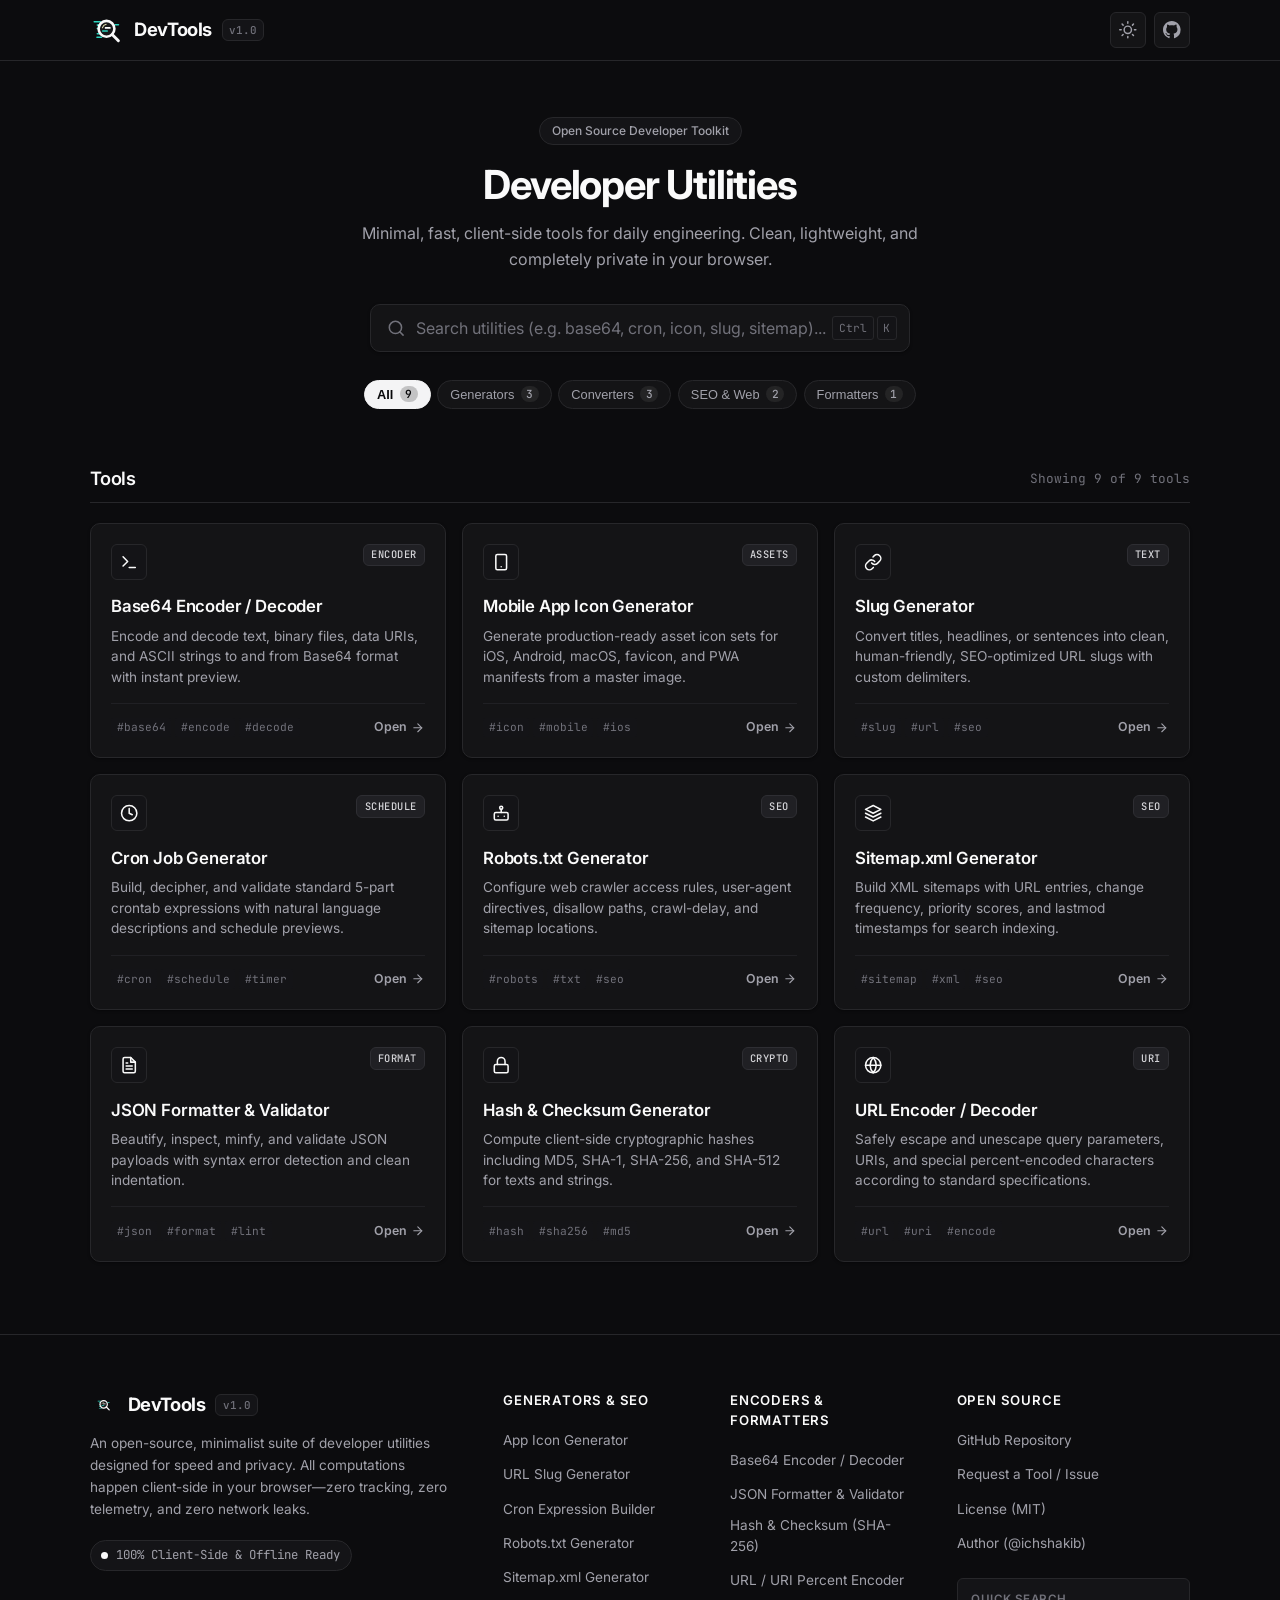
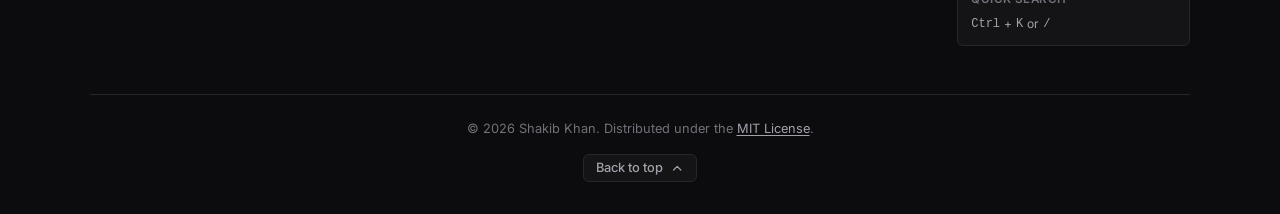
==== index.html @ 284130fe "feat: add SEO metadata, structured data, and favicon assets for improved discoverability" ====
<!DOCTYPE html>
<html lang="en">
<head>
  <meta charset="UTF-8">
  <meta name="viewport" content="width=device-width, initial-scale=1.0">
  <title>DevTools - Essential Developer Utility Suite</title>
  <meta name="description" content="Minimal, privacy-focused developer utilities: Base64 encoder/decoder, mobile app icon generator, slug generator, cron job builder, robots.txt, and sitemap generator. 100% client-side.">
  <meta name="keywords" content="developer tools, devtools, base64 encoder, base64 decoder, app icon generator, slug generator, cron job generator, robots.txt generator, sitemap generator, web developer utilities, client side tools">
  <meta name="author" content="Shakib Khan">
  <meta name="robots" content="index, follow">
  <link rel="canonical" href="https://ichshakib.github.io/devtools/">

  <!-- Theme Color for Mobile Browsers -->
  <meta name="theme-color" content="#0c0c0e" media="(prefers-color-scheme: dark)">
  <meta name="theme-color" content="#fafafa" media="(prefers-color-scheme: light)">

  <!-- Open Graph / Facebook -->
  <meta property="og:type" content="website">
  <meta property="og:url" content="https://ichshakib.github.io/devtools/">
  <meta property="og:site_name" content="DevTools">
  <meta property="og:title" content="DevTools - Essential Developer Utility Suite">
  <meta property="og:description" content="Minimal, privacy-focused developer utilities: Base64 encoder/decoder, mobile app icon generator, slug generator, cron job builder, robots.txt, and sitemap generator. 100% client-side.">
  <meta property="og:image" content="android-chrome-512x512.png">

  <!-- Twitter Card -->
  <meta name="twitter:card" content="summary">
  <meta name="twitter:url" content="https://ichshakib.github.io/devtools/">
  <meta name="twitter:title" content="DevTools - Essential Developer Utility Suite">
  <meta name="twitter:description" content="Minimal, privacy-focused developer utilities: Base64 encoder/decoder, mobile app icon generator, slug generator, cron job builder, robots.txt, and sitemap generator. 100% client-side.">
  <meta name="twitter:image" content="android-chrome-512x512.png">
  <meta name="twitter:creator" content="@ichshakib">

  <!-- Favicon & App Icons from favicon_io -->
  <link rel="apple-touch-icon" sizes="180x180" href="apple-touch-icon.png">
  <link rel="icon" type="image/png" sizes="32x32" href="favicon-32x32.png">
  <link rel="icon" type="image/png" sizes="16x16" href="favicon-16x16.png">
  <link rel="shortcut icon" href="favicon.ico">
  <link rel="manifest" href="site.webmanifest">

  <!-- Fonts & Stylesheet -->
  <link rel="preconnect" href="https://fonts.googleapis.com">
  <link rel="preconnect" href="https://fonts.gstatic.com" crossorigin>
  <link href="https://fonts.googleapis.com/css2?family=Inter:wght@400;500;600;700&family=JetBrains+Mono:wght@400;500&display=swap" rel="stylesheet">
  <link rel="stylesheet" href="style.css">

  <!-- Structured Data / JSON-LD for SEO -->
  <script type="application/ld+json">
  {
    "@context": "https://schema.org",
    "@type": "WebApplication",
    "name": "DevTools",
    "url": "https://ichshakib.github.io/devtools/",
    "applicationCategory": "DeveloperApplication",
    "operatingSystem": "All",
    "browserRequirements": "Requires JavaScript",
    "offers": {
      "@type": "Offer",
      "price": "0",
      "priceCurrency": "USD"
    },
    "description": "Minimal, fast, client-side utilities for daily engineering. Base64 encoder/decoder, mobile icon generator, slug generator, cron job builder, robots.txt and sitemap generator.",
    "author": {
      "@type": "Person",
      "name": "Shakib Khan",
      "url": "https://github.com/ichshakib"
    }
  }
  </script>
</head>
<body>
  <!-- Main Navigation -->
  <header class="site-header">
    <div class="container header-inner">
      <a href="#" class="brand" aria-label="DevTools Home">
        <div class="brand-icon" aria-hidden="true">
          <svg viewBox="0 0 100 100" fill="none" xmlns="http://www.w3.org/2000/svg">
            <rect class="logo-accent" x="10" y="23" width="22" height="4.5" rx="2.25"/>
            <rect class="logo-accent" x="19" y="33" width="12" height="4.5" rx="2.25"/>
            <rect class="logo-accent" x="19" y="43" width="6" height="4.5" rx="2.25"/>
            <rect class="logo-accent" x="19" y="58" width="16" height="4.5" rx="2.25"/>
            <rect class="logo-accent" x="18" y="68" width="18" height="4.5" rx="2.25"/>
            <rect class="logo-accent" x="71" y="32" width="14" height="4.5" rx="2.25"/>
            <circle class="logo-glass" cx="48" cy="46" r="23"/>
            <path class="logo-refl" d="M 36 43 A 15 15 0 0 1 47 33" stroke-width="3" stroke-linecap="round" opacity="0.9"/>
            <rect class="logo-main" x="43" y="41" width="17" height="4.5" rx="1.5"/>
            <rect class="logo-accent" x="35" y="50" width="17" height="4.5" rx="1.5"/>
            <circle class="logo-rim" cx="48" cy="46" r="23" stroke-width="7.5"/>
            <path class="logo-rim" d="M 64.5 62.5 L 82.5 80.5" stroke-width="8.5" stroke-linecap="round"/>
          </svg>
        </div>
        <span class="brand-name">DevTools</span>
        <span class="brand-badge">v1.0</span>
      </a>

      <div class="header-actions">
        <button id="theme-toggle" class="icon-button" aria-label="Toggle theme" title="Toggle dark/light mode">
          <!-- Sun icon -->
          <svg class="sun-icon" viewBox="0 0 24 24" fill="none" stroke="currentColor" stroke-width="2" stroke-linecap="round" stroke-linejoin="round">
            <circle cx="12" cy="12" r="5"></circle>
            <line x1="12" y1="1" x2="12" y2="3"></line>
            <line x1="12" y1="21" x2="12" y2="23"></line>
            <line x1="4.22" y1="4.22" x2="5.64" y2="5.64"></line>
            <line x1="18.36" y1="18.36" x2="19.78" y2="19.78"></line>
            <line x1="1" y1="12" x2="3" y2="12"></line>
            <line x1="21" y1="12" x2="23" y2="12"></line>
            <line x1="4.22" y1="19.78" x2="5.64" y2="18.36"></line>
            <line x1="18.36" y1="5.64" x2="19.78" y2="4.22"></line>
          </svg>
          <!-- Moon icon -->
          <svg class="moon-icon" viewBox="0 0 24 24" fill="none" stroke="currentColor" stroke-width="2" stroke-linecap="round" stroke-linejoin="round">
            <path d="M21 12.79A9 9 0 1 1 11.21 3 7 7 0 0 0 21 12.79z"></path>
          </svg>
        </button>

        <a href="https://github.com/ichshakib/devtools" target="_blank" rel="noopener noreferrer" class="icon-button github-link" aria-label="GitHub Repository" title="GitHub Repository">
          <svg viewBox="0 0 24 24" fill="currentColor">
            <path d="M12 0C5.37 0 0 5.37 0 12c0 5.31 3.435 9.795 8.205 11.385.6.105.825-.255.825-.57 0-.285-.015-1.23-.015-2.235-3.015.555-3.795-.735-4.035-1.41-.135-.345-.72-1.41-1.23-1.695-.42-.225-1.02-.78-.015-.795.945-.015 1.62.87 1.845 1.23 1.08 1.815 2.805 1.305 3.495.99.105-.78.42-1.305.765-1.605-2.67-.3-5.46-1.335-5.46-5.925 0-1.305.465-2.385 1.23-3.225-.12-.3-.54-1.53.12-3.18 0 0 1.005-.315 3.3 1.23.96-.27 1.98-.405 3-.405s2.04.135 3 .405c2.295-1.56 3.3-1.23 3.3-1.23.66 1.65.24 2.88.12 3.18.765.84 1.23 1.905 1.23 3.225 0 4.605-2.805 5.625-5.475 5.925.435.375.81 1.095.81 2.22 0 1.605-.015 2.895-.015 3.3 0 .315.225.69.825.57A12.02 12.02 0 0 0 24 12c0-6.63-5.37-12-12-12z"/>
          </svg>
        </a>
      </div>
    </div>
  </header>

  <!-- Hero Section -->
  <main class="main-content">
    <section class="hero-section">
      <div class="container hero-container">
        <div class="hero-badge">
          <span>Open Source Developer Toolkit</span>
        </div>
        <h1 class="hero-title">Developer Utilities</h1>
        <p class="hero-subtitle">Minimal, fast, client-side tools for daily engineering. Clean, lightweight, and completely private in your browser.</p>

        <!-- Search Box -->
        <div class="search-wrapper">
          <div class="search-box">
            <svg class="search-icon" viewBox="0 0 24 24" fill="none" stroke="currentColor" stroke-width="2" stroke-linecap="round" stroke-linejoin="round">
              <circle cx="11" cy="11" r="8"></circle>
              <line x1="21" y1="21" x2="16.65" y2="16.65"></line>
            </svg>
            <input type="text" id="tool-search" placeholder="Search utilities (e.g. base64, cron, icon, slug, sitemap)..." autocomplete="off" spellcheck="false">
            <button id="search-clear" class="search-clear" aria-label="Clear search" style="display: none;">
              <svg viewBox="0 0 24 24" fill="none" stroke="currentColor" stroke-width="2">
                <line x1="18" y1="6" x2="6" y2="18"></line>
                <line x1="6" y1="6" x2="18" y2="18"></line>
              </svg>
            </button>
            <div class="search-shortcut">
              <kbd class="kbd-key">Ctrl</kbd>
              <kbd class="kbd-key">K</kbd>
            </div>
          </div>
        </div>

        <!-- Filter Categories -->
        <div class="category-filters" role="tablist" aria-label="Tool categories">
          <button class="filter-pill active" data-category="all" role="tab" aria-selected="true">
            <span>All</span>
            <span class="filter-count" id="count-all">0</span>
          </button>
          <button class="filter-pill" data-category="generators" role="tab" aria-selected="false">
            <span>Generators</span>
            <span class="filter-count" id="count-generators">0</span>
          </button>
          <button class="filter-pill" data-category="converters" role="tab" aria-selected="false">
            <span>Converters</span>
            <span class="filter-count" id="count-converters">0</span>
          </button>
          <button class="filter-pill" data-category="seo" role="tab" aria-selected="false">
            <span>SEO & Web</span>
            <span class="filter-count" id="count-seo">0</span>
          </button>
          <button class="filter-pill" data-category="formatters" role="tab" aria-selected="false">
            <span>Formatters</span>
            <span class="filter-count" id="count-formatters">0</span>
          </button>
        </div>
      </div>
    </section>

    <!-- Tools Grid Section -->
    <section class="tools-section">
      <div class="container">
        <div class="section-meta">
          <h2 class="section-heading" id="tools-heading">Tools</h2>
          <span class="results-stats" id="results-stats">Showing 9 tools</span>
        </div>

        <!-- Card Grid Container -->
        <div class="tools-grid" id="tools-grid">
          <!-- Dynamically populated by app.js -->
        </div>

        <!-- Empty State Container -->
        <div class="empty-state" id="empty-state" style="display: none;">
          <div class="empty-icon">
            <svg viewBox="0 0 24 24" fill="none" stroke="currentColor" stroke-width="1.5">
              <circle cx="11" cy="11" r="8"></circle>
              <line x1="21" y1="21" x2="16.65" y2="16.65"></line>
              <line x1="8" y1="11" x2="14" y2="11"></line>
            </svg>
          </div>
          <h3>No tools found</h3>
          <p id="empty-message">No utilities matched your query.</p>
          <button class="btn btn-secondary" id="reset-filter-btn">Reset search & filters</button>
        </div>
      </div>
    </section>
  </main>

  <!-- Notification Toast -->
  <div class="toast" id="toast" role="alert" aria-live="polite">
    <div class="toast-content">
      <span class="toast-indicator"></span>
      <div class="toast-body">
        <strong id="toast-title">Tool Selected</strong>
        <p id="toast-message">Opening tool...</p>
      </div>
    </div>
    <button class="toast-close" id="toast-close" aria-label="Dismiss notification">&times;</button>
  </div>

  <!-- Detailed Footer -->
  <footer class="site-footer">
    <div class="container footer-content">
      <div class="footer-grid">
        <!-- Col 1: Brand & Local-First Philosophy -->
        <div class="footer-col footer-about">
          <div class="footer-brand">
            <div class="brand-icon small" aria-hidden="true">
              <svg viewBox="0 0 100 100" fill="none" xmlns="http://www.w3.org/2000/svg">
                <rect class="logo-accent" x="10" y="23" width="22" height="4.5" rx="2.25"/>
                <rect class="logo-accent" x="19" y="33" width="12" height="4.5" rx="2.25"/>
                <rect class="logo-accent" x="19" y="43" width="6" height="4.5" rx="2.25"/>
                <rect class="logo-accent" x="19" y="58" width="16" height="4.5" rx="2.25"/>
                <rect class="logo-accent" x="18" y="68" width="18" height="4.5" rx="2.25"/>
                <rect class="logo-accent" x="71" y="32" width="14" height="4.5" rx="2.25"/>
                <circle class="logo-glass" cx="48" cy="46" r="23"/>
                <path class="logo-refl" d="M 36 43 A 15 15 0 0 1 47 33" stroke-width="3" stroke-linecap="round" opacity="0.9"/>
                <rect class="logo-main" x="43" y="41" width="17" height="4.5" rx="1.5"/>
                <rect class="logo-accent" x="35" y="50" width="17" height="4.5" rx="1.5"/>
                <circle class="logo-rim" cx="48" cy="46" r="23" stroke-width="7.5"/>
                <path class="logo-rim" d="M 64.5 62.5 L 82.5 80.5" stroke-width="8.5" stroke-linecap="round"/>
              </svg>
            </div>
            <span class="brand-name">DevTools</span>
            <span class="brand-badge">v1.0</span>
          </div>
          <p class="footer-bio">
            An open-source, minimalist suite of developer utilities designed for speed and privacy. All computations happen client-side in your browser—zero tracking, zero telemetry, and zero network leaks.
          </p>
          <div class="footer-status">
            <span class="status-indicator"></span>
            <span>100% Client-Side & Offline Ready</span>
          </div>
        </div>

        <!-- Col 2: Featured Utilities (Generators & SEO) -->
        <div class="footer-col">
          <h4 class="footer-heading">Generators & SEO</h4>
          <ul class="footer-links">
            <li><a href="#" data-footer-tool="mobile-icon-generator">App Icon Generator</a></li>
            <li><a href="#" data-footer-tool="slug-generator">URL Slug Generator</a></li>
            <li><a href="#" data-footer-tool="cron-job-generator">Cron Expression Builder</a></li>
            <li><a href="#" data-footer-tool="robots-txt-generator">Robots.txt Generator</a></li>
            <li><a href="#" data-footer-tool="sitemap-xml-generator">Sitemap.xml Generator</a></li>
          </ul>
        </div>

        <!-- Col 3: Encoders & Data -->
        <div class="footer-col">
          <h4 class="footer-heading">Encoders & Formatters</h4>
          <ul class="footer-links">
            <li><a href="#" data-footer-tool="base64-converter">Base64 Encoder / Decoder</a></li>
            <li><a href="#" data-footer-tool="json-formatter">JSON Formatter & Validator</a></li>
            <li><a href="#" data-footer-tool="hash-generator">Hash & Checksum (SHA-256)</a></li>
            <li><a href="#" data-footer-tool="url-encoder">URL / URI Percent Encoder</a></li>
          </ul>
        </div>

        <!-- Col 4: Open Source & Shortcuts -->
        <div class="footer-col">
          <h4 class="footer-heading">Open Source</h4>
          <ul class="footer-links">
            <li><a href="https://github.com/ichshakib/devtools" target="_blank" rel="noopener noreferrer">GitHub Repository</a></li>
            <li><a href="https://github.com/ichshakib/devtools/issues" target="_blank" rel="noopener noreferrer">Request a Tool / Issue</a></li>
            <li><a href="https://github.com/ichshakib/devtools/blob/main/LICENSE" target="_blank" rel="noopener noreferrer">License (MIT)</a></li>
            <li><a href="https://github.com/ichshakib" target="_blank" rel="noopener noreferrer">Author (@ichshakib)</a></li>
          </ul>
          
          <div class="footer-keymap">
            <span class="keymap-label">Quick Search</span>
            <div class="keymap-keys">
              <kbd class="kbd-inline">Ctrl</kbd> + <kbd class="kbd-inline">K</kbd> or <kbd class="kbd-inline">/</kbd>
            </div>
          </div>
        </div>
      </div>

      <!-- Bottom Sub-Footer Bar -->
      <div class="footer-bottom">
        <div class="footer-bottom-left">
          <span>&copy; 2026 Shakib Khan. Distributed under the <a href="LICENSE">MIT License</a>.</span>
        </div>
        <div class="footer-bottom-right">
          <button id="back-to-top" class="back-to-top-btn" aria-label="Scroll to top of page">
            <span>Back to top</span>
            <svg viewBox="0 0 24 24" fill="none" stroke="currentColor" stroke-width="2" stroke-linecap="round" stroke-linejoin="round">
              <polyline points="18 15 12 9 6 15"></polyline>
            </svg>
          </button>
        </div>
      </div>
    </div>
  </footer>

  <script src="app.js"></script>
</body>
</html>
---- style.css ----
/* ==========================================================================
   DevTools Stylesheet - Minimalist Monochrome Developer Utilities
   No blue/indigo colors, clean borders, crisp typography, distraction-free
   Fully responsive across all screen sizes (mobile, tablet, desktop)
   ========================================================================== */

:root {
  /* Dark Mode (Default) - Pure Minimalist Palette */
  --bg-primary: #0c0c0e;
  --bg-secondary: #141417;
  --bg-surface: #18181b;
  --bg-surface-hover: #222226;
  --bg-card: #141416;
  --bg-card-hover: #1b1b1f;
  
  --border-color: #27272a;
  --border-subtle: #202024;
  --border-hover: #52525b;
  --border-focus: #a1a1aa;
  
  --text-primary: #fafafa;
  --text-secondary: #a1a1aa;
  --text-muted: #71717a;
  
  --badge-bg: #202024;
  --badge-text: #d4d4d8;
  --badge-border: #2e2e33;

  --btn-active-bg: #f4f4f5;
  --btn-active-text: #09090b;

  --scrollbar-thumb: #27272a;
  --scrollbar-thumb-hover: #3f3f46;
  --scrollbar-track: transparent;

  --shadow-card: 0 1px 3px rgba(0, 0, 0, 0.4);
  --shadow-hover: 0 4px 12px rgba(0, 0, 0, 0.5);
  
  --radius-sm: 6px;
  --radius-md: 10px;
  --radius-lg: 14px;
  --radius-full: 9999px;
  
  --font-sans: 'Inter', -apple-system, BlinkMacSystemFont, 'Segoe UI', Roboto, sans-serif;
  --font-mono: 'JetBrains Mono', 'Fira Code', monospace;
  
  --logo-rim: #fafafa;
  --logo-glass: rgba(255, 255, 255, 0.05);
  --logo-accent: #2dd4bf;
  --logo-main: #ffffff;
  --logo-refl: #fef9c3;

  --transition: 0.15s ease;
}

/* Light Mode - Pure Minimalist Palette */
[data-theme="light"] {
  --bg-primary: #fafafa;
  --bg-secondary: #f4f4f5;
  --bg-surface: #ffffff;
  --bg-surface-hover: #f4f4f5;
  --bg-card: #ffffff;
  --bg-card-hover: #fafafa;
  
  --border-color: #e4e4e7;
  --border-subtle: #f0f0f2;
  --border-hover: #a1a1aa;
  --border-focus: #18181b;
  
  --text-primary: #09090b;
  --text-secondary: #52525b;
  --text-muted: #a1a1aa;
  
  --badge-bg: #f4f4f5;
  --badge-text: #3f3f46;
  --badge-border: #e4e4e7;

  --btn-active-bg: #09090b;
  --btn-active-text: #fafafa;

  --scrollbar-thumb: #d4d4d8;
  --scrollbar-thumb-hover: #a1a1aa;
  --scrollbar-track: transparent;

  --logo-rim: #18181b;
  --logo-glass: rgba(0, 0, 0, 0.04);
  --logo-accent: #0d9488;
  --logo-main: #18181b;
  --logo-refl: #ca8a04;

  --shadow-card: 0 1px 3px rgba(0, 0, 0, 0.04);
  --shadow-hover: 0 4px 12px rgba(0, 0, 0, 0.08);
}

/* Base Reset */
*, *::before, *::after {
  box-sizing: border-box;
  margin: 0;
  padding: 0;
}

/* Minimalist Scrollbar UI (Firefox & Standard) */
* {
  scrollbar-width: thin;
  scrollbar-color: var(--scrollbar-thumb) var(--scrollbar-track);
}

/* Minimalist Scrollbar UI (Webkit: Chrome, Safari, Edge) */
::-webkit-scrollbar {
  width: 6px;
  height: 6px;
}

::-webkit-scrollbar-track {
  background: var(--scrollbar-track);
}

::-webkit-scrollbar-thumb {
  background-color: var(--scrollbar-thumb);
  border-radius: var(--radius-full);
  transition: background-color var(--transition);
}

::-webkit-scrollbar-thumb:hover {
  background-color: var(--scrollbar-thumb-hover);
}

::-webkit-scrollbar-corner {
  background: transparent;
}

html {
  font-size: 16px;
  scroll-behavior: smooth;
  overflow-x: hidden;
  max-width: 100%;
}

body {
  font-family: var(--font-sans);
  background-color: var(--bg-primary);
  color: var(--text-primary);
  min-height: 100vh;
  line-height: 1.5;
  -webkit-font-smoothing: antialiased;
  -moz-osx-font-smoothing: grayscale;
  overflow-x: hidden;
  max-width: 100%;
  transition: background-color var(--transition), color var(--transition);
}

.container {
  width: 100%;
  max-width: 1140px;
  margin: 0 auto;
  padding: 0 1.25rem;
}

/* Header */
.site-header {
  position: sticky;
  top: 0;
  z-index: 50;
  background: var(--bg-primary);
  border-bottom: 1px solid var(--border-color);
  transition: background var(--transition), border-color var(--transition);
}

.header-inner {
  height: 3.75rem;
  display: flex;
  align-items: center;
  justify-content: space-between;
  gap: 0.75rem;
}

.brand {
  display: flex;
  align-items: center;
  gap: 0.6rem;
  text-decoration: none;
  color: var(--text-primary);
  min-width: 0;
}

.brand-icon {
  width: 2.15rem;
  height: 2.15rem;
  flex-shrink: 0;
  display: flex;
  align-items: center;
  justify-content: center;
  background: transparent;
}

.brand-icon.small {
  width: 1.85rem;
  height: 1.85rem;
}

.brand-icon svg {
  width: 100%;
  height: 100%;
  display: block;
}

.logo-rim {
  stroke: var(--logo-rim);
  transition: stroke var(--transition);
}

.logo-glass {
  fill: var(--logo-glass);
  transition: fill var(--transition);
}

.logo-accent {
  fill: var(--logo-accent);
  transition: fill var(--transition);
}

.logo-main {
  fill: var(--logo-main);
  transition: fill var(--transition);
}

.logo-refl {
  stroke: var(--logo-refl);
  transition: stroke var(--transition);
}

.brand-name {
  font-size: 1.15rem;
  font-weight: 700;
  letter-spacing: -0.02em;
  white-space: nowrap;
}

.brand-badge {
  font-size: 0.68rem;
  font-family: var(--font-mono);
  font-weight: 500;
  background: var(--bg-secondary);
  color: var(--text-muted);
  padding: 0.1rem 0.4rem;
  border-radius: var(--radius-sm);
  border: 1px solid var(--border-color);
  white-space: nowrap;
}

.header-actions {
  display: flex;
  align-items: center;
  gap: 0.5rem;
  flex-shrink: 0;
}

.icon-button {
  width: 2.25rem;
  height: 2.25rem;
  border-radius: var(--radius-sm);
  border: 1px solid var(--border-color);
  background: var(--bg-card);
  color: var(--text-secondary);
  display: flex;
  align-items: center;
  justify-content: center;
  cursor: pointer;
  transition: all var(--transition);
  text-decoration: none;
  flex-shrink: 0;
}

.icon-button:hover {
  color: var(--text-primary);
  border-color: var(--border-hover);
  background: var(--bg-surface-hover);
}

.icon-button svg {
  width: 1.1rem;
  height: 1.1rem;
}

/* Theme Toggle Icons */
[data-theme="dark"] .sun-icon {
  display: block;
}
[data-theme="dark"] .moon-icon {
  display: none;
}
[data-theme="light"] .sun-icon {
  display: none;
}
[data-theme="light"] .moon-icon {
  display: block;
}

/* Hero Section */
.hero-section {
  padding: 3.5rem 0 2rem;
  text-align: center;
}

.hero-container {
  max-width: 680px;
}

.hero-badge {
  display: inline-block;
  padding: 0.25rem 0.75rem;
  border-radius: var(--radius-full);
  background: var(--bg-secondary);
  border: 1px solid var(--border-color);
  font-size: 0.75rem;
  font-weight: 500;
  color: var(--text-secondary);
  margin-bottom: 1rem;
}

.hero-title {
  font-size: clamp(1.85rem, 5vw, 2.5rem);
  font-weight: 700;
  letter-spacing: -0.03em;
  margin-bottom: 0.75rem;
  color: var(--text-primary);
  line-height: 1.2;
}

.hero-subtitle {
  font-size: clamp(0.875rem, 2.5vw, 1rem);
  color: var(--text-secondary);
  line-height: 1.6;
  margin-bottom: 2rem;
  padding: 0 0.5rem;
}

/* Search Box */
.search-wrapper {
  max-width: 540px;
  width: 100%;
  margin: 0 auto 1.75rem;
}

.search-box {
  position: relative;
  display: flex;
  align-items: center;
  background: var(--bg-card);
  border: 1px solid var(--border-color);
  border-radius: var(--radius-md);
  padding: 0.25rem 0.75rem 0.25rem 1rem;
  box-shadow: var(--shadow-card);
  transition: border-color var(--transition);
  width: 100%;
}

.search-box:focus-within {
  border-color: var(--border-focus);
}

.search-icon {
  width: 1.15rem;
  height: 1.15rem;
  color: var(--text-muted);
  flex-shrink: 0;
  margin-right: 0.65rem;
}

.search-box input {
  flex: 1;
  border: none;
  outline: none;
  background: transparent;
  color: var(--text-primary);
  font-family: inherit;
  font-size: 16px; /* Prevents auto-zoom in iOS Safari */
  padding: 0.55rem 0;
  min-width: 0;
}

.search-box input::placeholder {
  color: var(--text-muted);
}

.search-clear {
  background: none;
  border: none;
  color: var(--text-muted);
  width: 1.5rem;
  height: 1.5rem;
  display: flex;
  align-items: center;
  justify-content: center;
  cursor: pointer;
  border-radius: 50%;
  margin-right: 0.4rem;
  flex-shrink: 0;
}

.search-clear:hover {
  color: var(--text-primary);
}

.search-clear svg {
  width: 0.9rem;
  height: 0.9rem;
}

.search-shortcut {
  display: flex;
  align-items: center;
  gap: 0.2rem;
  flex-shrink: 0;
}

.kbd-key {
  font-family: var(--font-mono);
  font-size: 0.7rem;
  padding: 0.15rem 0.35rem;
  border-radius: 3px;
  background: var(--bg-secondary);
  border: 1px solid var(--border-color);
  color: var(--text-muted);
}

/* Category Filter Pills */
.category-filters {
  display: flex;
  flex-wrap: wrap;
  justify-content: center;
  gap: 0.4rem;
}

.filter-pill {
  border: 1px solid var(--border-color);
  background: var(--bg-card);
  color: var(--text-secondary);
  padding: 0.35rem 0.75rem;
  border-radius: var(--radius-full);
  font-size: 0.8rem;
  font-weight: 500;
  cursor: pointer;
  display: inline-flex;
  align-items: center;
  gap: 0.4rem;
  transition: all var(--transition);
  white-space: nowrap;
  user-select: none;
}

.filter-pill:hover {
  color: var(--text-primary);
  border-color: var(--border-hover);
}

.filter-pill.active {
  background: var(--btn-active-bg);
  border-color: var(--btn-active-bg);
  color: var(--btn-active-text);
  font-weight: 600;
}

.filter-count {
  font-size: 0.7rem;
  font-family: var(--font-mono);
  padding: 0.05rem 0.35rem;
  border-radius: var(--radius-full);
  background: rgba(125, 125, 125, 0.15);
  color: inherit;
}

.filter-pill.active .filter-count {
  background: rgba(0, 0, 0, 0.2);
}

[data-theme="light"] .filter-pill.active .filter-count {
  background: rgba(255, 255, 255, 0.3);
}

/* Tools Section */
.tools-section {
  padding: 1.5rem 0 4.5rem;
}

.section-meta {
  display: flex;
  justify-content: space-between;
  align-items: center;
  flex-wrap: wrap;
  gap: 0.5rem;
  margin-bottom: 1.25rem;
  padding-bottom: 0.6rem;
  border-bottom: 1px solid var(--border-color);
}

.section-heading {
  font-size: 1.15rem;
  font-weight: 600;
  letter-spacing: -0.01em;
}

.results-stats {
  font-size: 0.8rem;
  color: var(--text-muted);
  font-family: var(--font-mono);
}

/* Tools Grid */
.tools-grid {
  display: grid;
  grid-template-columns: repeat(auto-fill, minmax(310px, 1fr));
  gap: 1rem;
}

/* Tool Card - Clean & Minimal */
.tool-card {
  position: relative;
  background: var(--bg-card);
  border: 1px solid var(--border-color);
  border-radius: var(--radius-md);
  padding: 1.25rem;
  display: flex;
  flex-direction: column;
  justify-content: space-between;
  text-decoration: none;
  color: inherit;
  cursor: pointer;
  transition: border-color var(--transition), transform var(--transition), background-color var(--transition);
  box-shadow: var(--shadow-card);
  word-break: break-word;
  overflow-wrap: anywhere;
}

.tool-card:hover {
  transform: translateY(-2px);
  border-color: var(--border-hover);
  background: var(--bg-card-hover);
}

.card-header {
  display: flex;
  align-items: flex-start;
  justify-content: space-between;
  margin-bottom: 0.9rem;
  gap: 0.5rem;
}

.tool-icon-wrapper {
  width: 2.25rem;
  height: 2.25rem;
  border-radius: var(--radius-sm);
  display: flex;
  align-items: center;
  justify-content: center;
  background: var(--bg-secondary);
  color: var(--text-primary);
  border: 1px solid var(--border-color);
  flex-shrink: 0;
}

.tool-icon-wrapper svg {
  width: 1.15rem;
  height: 1.15rem;
}

.tool-badge {
  font-size: 0.65rem;
  font-family: var(--font-mono);
  font-weight: 500;
  text-transform: uppercase;
  letter-spacing: 0.05em;
  padding: 0.15rem 0.45rem;
  border-radius: var(--radius-sm);
  background: var(--badge-bg);
  color: var(--badge-text);
  border: 1px solid var(--badge-border);
  white-space: nowrap;
}

.card-body {
  flex: 1;
  margin-bottom: 1rem;
}

.tool-title {
  font-size: 1.05rem;
  font-weight: 600;
  margin-bottom: 0.4rem;
  color: var(--text-primary);
  letter-spacing: -0.01em;
}

.tool-desc {
  font-size: 0.85rem;
  color: var(--text-secondary);
  line-height: 1.5;
}

.card-footer {
  display: flex;
  align-items: center;
  justify-content: space-between;
  padding-top: 0.85rem;
  border-top: 1px solid var(--border-subtle);
  margin-top: auto;
  gap: 0.5rem;
}

.tool-tags {
  display: flex;
  flex-wrap: wrap;
  gap: 0.25rem;
}

.tag-item {
  font-size: 0.7rem;
  font-family: var(--font-mono);
  color: var(--text-muted);
  background: var(--bg-secondary);
  padding: 0.1rem 0.35rem;
  border-radius: 3px;
  white-space: nowrap;
}

.card-action-btn {
  display: inline-flex;
  align-items: center;
  gap: 0.25rem;
  font-size: 0.775rem;
  font-weight: 600;
  color: var(--text-secondary);
  transition: color var(--transition), transform var(--transition);
  white-space: nowrap;
  flex-shrink: 0;
}

.tool-card:hover .card-action-btn {
  color: var(--text-primary);
  transform: translateX(2px);
}

.card-action-btn svg {
  width: 0.85rem;
  height: 0.85rem;
}

/* Empty State */
.empty-state {
  text-align: center;
  padding: 3rem 1.25rem;
  background: var(--bg-card);
  border: 1px dashed var(--border-color);
  border-radius: var(--radius-md);
  max-width: 440px;
  margin: 2rem auto;
}

.empty-icon {
  width: 2.5rem;
  height: 2.5rem;
  margin: 0 auto 1rem;
  color: var(--text-muted);
}

.empty-icon svg {
  width: 100%;
  height: 100%;
}

.empty-state h3 {
  font-size: 1.1rem;
  margin-bottom: 0.4rem;
}

.empty-state p {
  color: var(--text-secondary);
  font-size: 0.85rem;
  margin-bottom: 1.25rem;
}

.btn {
  display: inline-flex;
  align-items: center;
  justify-content: center;
  padding: 0.5rem 1rem;
  font-size: 0.825rem;
  font-weight: 500;
  border-radius: var(--radius-sm);
  cursor: pointer;
  transition: all var(--transition);
  border: 1px solid var(--border-color);
  background: var(--bg-secondary);
  color: var(--text-primary);
}

.btn:hover {
  background: var(--bg-surface-hover);
  border-color: var(--border-hover);
}

/* Minimal Toast Notification */
.toast {
  position: fixed;
  bottom: 1.5rem;
  right: 1.5rem;
  z-index: 1000;
  background: var(--bg-surface);
  border: 1px solid var(--border-color);
  border-radius: var(--radius-sm);
  box-shadow: var(--shadow-hover);
  padding: 0.75rem 1rem;
  display: flex;
  align-items: center;
  justify-content: space-between;
  gap: 1rem;
  max-width: 360px;
  opacity: 0;
  transform: translateY(10px);
  pointer-events: none;
  transition: all var(--transition);
}

.toast.show {
  opacity: 1;
  transform: translateY(0);
  pointer-events: auto;
}

.toast-content {
  display: flex;
  align-items: center;
  gap: 0.6rem;
  min-width: 0;
}

.toast-indicator {
  width: 6px;
  height: 6px;
  border-radius: 50%;
  background: var(--text-primary);
  flex-shrink: 0;
}

.toast-body {
  min-width: 0;
}

.toast-body strong {
  display: block;
  font-size: 0.825rem;
  color: var(--text-primary);
  white-space: nowrap;
  overflow: hidden;
  text-overflow: ellipsis;
}

.toast-body p {
  font-size: 0.75rem;
  color: var(--text-secondary);
  overflow: hidden;
  text-overflow: ellipsis;
}

.toast-close {
  background: transparent;
  border: none;
  color: var(--text-muted);
  font-size: 1.1rem;
  cursor: pointer;
  line-height: 1;
  flex-shrink: 0;
}

.toast-close:hover {
  color: var(--text-primary);
}

/* Detailed Footer Styles */
.site-footer {
  border-top: 1px solid var(--border-color);
  background: var(--bg-primary);
  padding: 3.5rem 0 2rem;
  transition: background var(--transition), border-color var(--transition);
}

.footer-content {
  display: flex;
  flex-direction: column;
}

.footer-grid {
  display: grid;
  grid-template-columns: 2fr 1fr 1fr 1.25fr;
  gap: 2.5rem;
  margin-bottom: 3rem;
}

.footer-col {
  display: flex;
  flex-direction: column;
}

.footer-about .footer-brand {
  display: flex;
  align-items: center;
  gap: 0.6rem;
  margin-bottom: 0.9rem;
}

.brand-icon.small {
  width: 1.75rem;
  height: 1.75rem;
  border-radius: var(--radius-sm);
  flex-shrink: 0;
}

.brand-icon.small svg {
  width: 1rem;
  height: 1rem;
}

.footer-bio {
  font-size: 0.85rem;
  color: var(--text-secondary);
  line-height: 1.6;
  margin-bottom: 1.25rem;
  max-width: 360px;
}

.footer-status {
  display: inline-flex;
  align-items: center;
  gap: 0.5rem;
  font-size: 0.775rem;
  font-family: var(--font-mono);
  color: var(--text-secondary);
  background: var(--bg-secondary);
  border: 1px solid var(--border-color);
  padding: 0.3rem 0.65rem;
  border-radius: var(--radius-full);
  align-self: flex-start;
}

.status-indicator {
  width: 7px;
  height: 7px;
  border-radius: 50%;
  background: var(--text-primary);
  display: inline-block;
  flex-shrink: 0;
}

.footer-heading {
  font-size: 0.825rem;
  font-weight: 600;
  text-transform: uppercase;
  letter-spacing: 0.06em;
  color: var(--text-primary);
  margin-bottom: 1rem;
}

.footer-links {
  list-style: none;
  display: flex;
  flex-direction: column;
  gap: 0.65rem;
}

.footer-links li a {
  font-size: 0.85rem;
  color: var(--text-secondary);
  text-decoration: none;
  transition: color var(--transition);
  display: inline-block;
}

.footer-links li a:hover {
  color: var(--text-primary);
}

.footer-keymap {
  margin-top: 1.5rem;
  padding: 0.75rem 0.85rem;
  background: var(--bg-secondary);
  border: 1px solid var(--border-color);
  border-radius: var(--radius-sm);
  display: flex;
  flex-direction: column;
  gap: 0.4rem;
}

.keymap-label {
  font-size: 0.725rem;
  color: var(--text-muted);
  text-transform: uppercase;
  letter-spacing: 0.04em;
  font-weight: 600;
}

.keymap-keys {
  display: flex;
  align-items: center;
  gap: 0.25rem;
  font-size: 0.75rem;
  color: var(--text-secondary);
}

/* Footer Bottom Bar */
.footer-bottom {
  padding-top: 1.5rem;
  border-top: 1px solid var(--border-color);
  display: flex;
  flex-direction: column;
  gap: 1rem;
  align-items: center;
  justify-content: space-between;
  font-size: 0.8rem;
  color: var(--text-muted);
}

.footer-bottom a {
  color: var(--text-secondary);
  text-decoration: underline;
  text-underline-offset: 2px;
}

.footer-bottom a:hover {
  color: var(--text-primary);
}

.back-to-top-btn {
  display: inline-flex;
  align-items: center;
  gap: 0.4rem;
  font-size: 0.8rem;
  font-family: inherit;
  font-weight: 500;
  color: var(--text-secondary);
  background: var(--bg-secondary);
  border: 1px solid var(--border-color);
  padding: 0.35rem 0.75rem;
  border-radius: var(--radius-sm);
  cursor: pointer;
  transition: all var(--transition);
}

.back-to-top-btn:hover {
  color: var(--text-primary);
  border-color: var(--border-hover);
  background: var(--bg-surface-hover);
}

.back-to-top-btn svg {
  width: 0.9rem;
  height: 0.9rem;
}

/* ==========================================================================
   Comprehensive Responsive Breakpoints (All Screens & Small Screens)
   ========================================================================== */

/* Tablet & Medium Screens (<= 992px) */
@media (max-width: 992px) {
  .footer-grid {
    grid-template-columns: 1fr 1fr;
    gap: 2rem;
  }

  .tools-grid {
    grid-template-columns: repeat(auto-fill, minmax(280px, 1fr));
  }
}

/* Tablet & Mobile Screens (<= 768px) */
@media (max-width: 768px) {
  .hero-section {
    padding: 2.75rem 0 1.5rem;
  }

  .search-shortcut {
    display: none;
  }

  .footer-bottom {
    flex-direction: row;
  }

  .site-footer {
    padding: 2.75rem 0 1.75rem;
  }
}

/* Mobile Screens (<= 640px) */
@media (max-width: 640px) {
  .container {
    padding: 0 1rem;
  }

  .header-inner {
    height: 3.5rem;
  }

  .brand-name {
    font-size: 1.05rem;
  }

  .brand-badge {
    font-size: 0.65rem;
    padding: 0.05rem 0.3rem;
  }

  .icon-button {
    width: 2rem;
    height: 2rem;
  }

  .icon-button svg {
    width: 1rem;
    height: 1rem;
  }

  .hero-section {
    padding: 2.25rem 0 1.25rem;
  }

  .category-filters {
    gap: 0.3rem;
  }

  .filter-pill {
    padding: 0.3rem 0.65rem;
    font-size: 0.775rem;
  }

  .tools-grid {
    grid-template-columns: 1fr;
    gap: 0.85rem;
  }

  .tool-card {
    padding: 1.1rem;
  }

  .footer-grid {
    grid-template-columns: 1fr;
    gap: 2rem;
    margin-bottom: 2rem;
  }

  .footer-bio {
    max-width: none;
  }

  .footer-bottom {
    flex-direction: column;
    text-align: center;
    gap: 1rem;
    align-items: center;
  }

  .toast {
    left: 1rem;
    right: 1rem;
    bottom: 1rem;
    max-width: none;
    width: calc(100% - 2rem);
  }
}

/* Extra Small Screens (<= 400px - small phones) */
@media (max-width: 400px) {
  .container {
    padding: 0 0.85rem;
  }

  .brand-badge {
    display: none; /* Hide version tag on tiny screens to avoid crowding */
  }

  .hero-badge {
    font-size: 0.7rem;
    padding: 0.2rem 0.6rem;
  }

  .filter-pill {
    padding: 0.25rem 0.55rem;
    font-size: 0.75rem;
  }

  .filter-count {
    font-size: 0.65rem;
    padding: 0 0.25rem;
  }

  .section-meta {
    flex-direction: column;
    align-items: flex-start;
  }

  .card-footer {
    flex-direction: column;
    align-items: flex-start;
    gap: 0.65rem;
  }

  .card-action-btn {
    align-self: flex-end;
  }
}
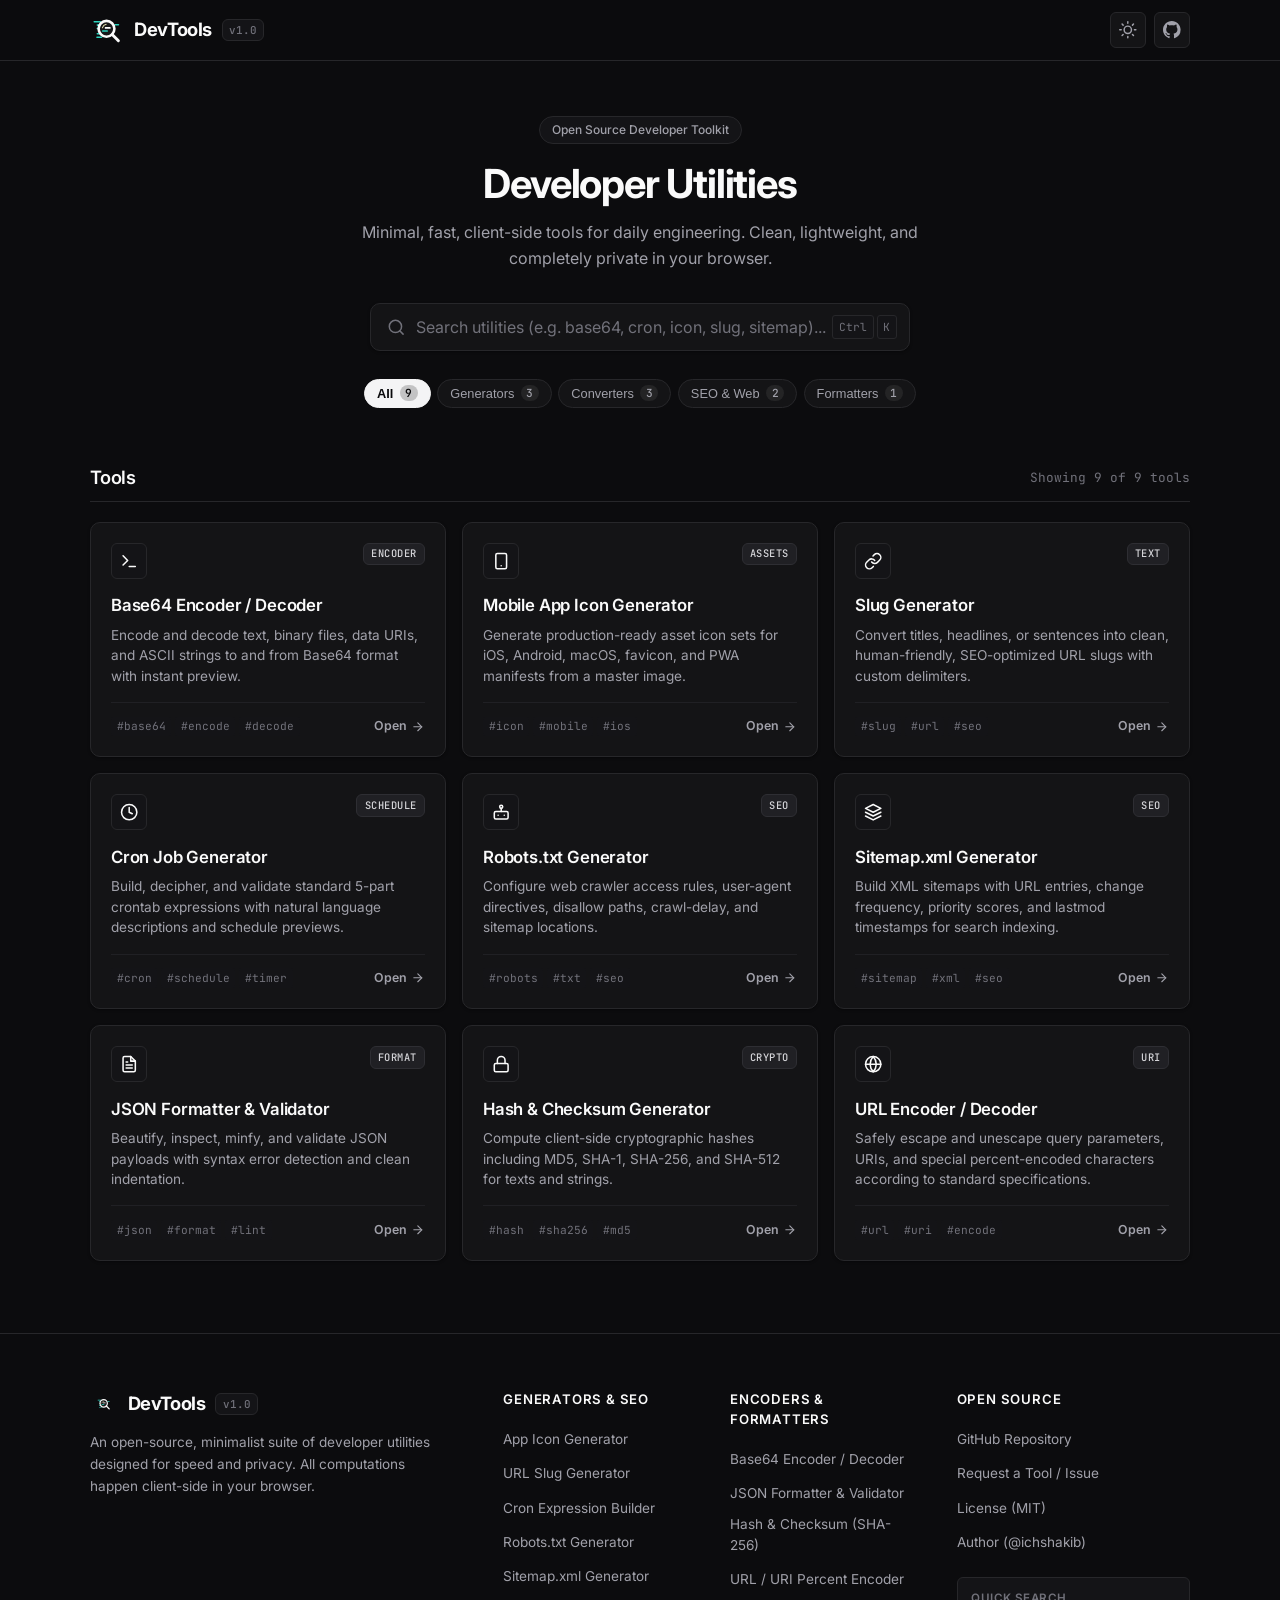
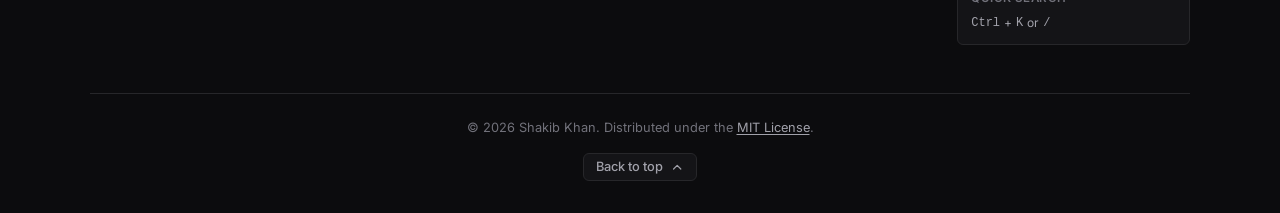
==== commit bde5e2df: "style: convert header to fixed position with glassmorphism effect and remove footer status component" ====
--- a/index.html
+++ b/index.html
@@ -247,12 +247,8 @@
             <span class="brand-badge">v1.0</span>
           </div>
           <p class="footer-bio">
-            An open-source, minimalist suite of developer utilities designed for speed and privacy. All computations happen client-side in your browser—zero tracking, zero telemetry, and zero network leaks.
+            An open-source, minimalist suite of developer utilities designed for speed and privacy. All computations happen client-side in your browser.
           </p>
-          <div class="footer-status">
-            <span class="status-indicator"></span>
-            <span>100% Client-Side & Offline Ready</span>
-          </div>
         </div>
 
         <!-- Col 2: Featured Utilities (Generators & SEO) -->
--- a/style.css
+++ b/style.css
@@ -132,7 +132,6 @@
 html {
   font-size: 16px;
   scroll-behavior: smooth;
-  overflow-x: hidden;
   max-width: 100%;
 }
 
@@ -144,9 +143,12 @@
   line-height: 1.5;
   -webkit-font-smoothing: antialiased;
   -moz-osx-font-smoothing: grayscale;
-  overflow-x: hidden;
   max-width: 100%;
   transition: background-color var(--transition), color var(--transition);
+}
+
+.main-content {
+  padding-top: 3.75rem;
 }
 
 .container {
@@ -156,14 +158,23 @@
   padding: 0 1.25rem;
 }
 
-/* Header */
+/* Fixed Header - Pinned at top on scroll */
 .site-header {
-  position: sticky;
+  position: fixed;
   top: 0;
-  z-index: 50;
-  background: var(--bg-primary);
+  left: 0;
+  right: 0;
+  width: 100%;
+  z-index: 100;
+  background: rgba(12, 12, 14, 0.92);
+  backdrop-filter: blur(12px);
+  -webkit-backdrop-filter: blur(12px);
   border-bottom: 1px solid var(--border-color);
   transition: background var(--transition), border-color var(--transition);
+}
+
+[data-theme="light"] .site-header {
+  background: rgba(250, 250, 250, 0.92);
 }
 
 .header-inner {
@@ -828,29 +839,6 @@
   max-width: 360px;
 }
 
-.footer-status {
-  display: inline-flex;
-  align-items: center;
-  gap: 0.5rem;
-  font-size: 0.775rem;
-  font-family: var(--font-mono);
-  color: var(--text-secondary);
-  background: var(--bg-secondary);
-  border: 1px solid var(--border-color);
-  padding: 0.3rem 0.65rem;
-  border-radius: var(--radius-full);
-  align-self: flex-start;
-}
-
-.status-indicator {
-  width: 7px;
-  height: 7px;
-  border-radius: 50%;
-  background: var(--text-primary);
-  display: inline-block;
-  flex-shrink: 0;
-}
-
 .footer-heading {
   font-size: 0.825rem;
   font-weight: 600;
@@ -993,6 +981,10 @@
 
 /* Mobile Screens (<= 640px) */
 @media (max-width: 640px) {
+  .main-content {
+    padding-top: 3.5rem;
+  }
+
   .container {
     padding: 0 1rem;
   }
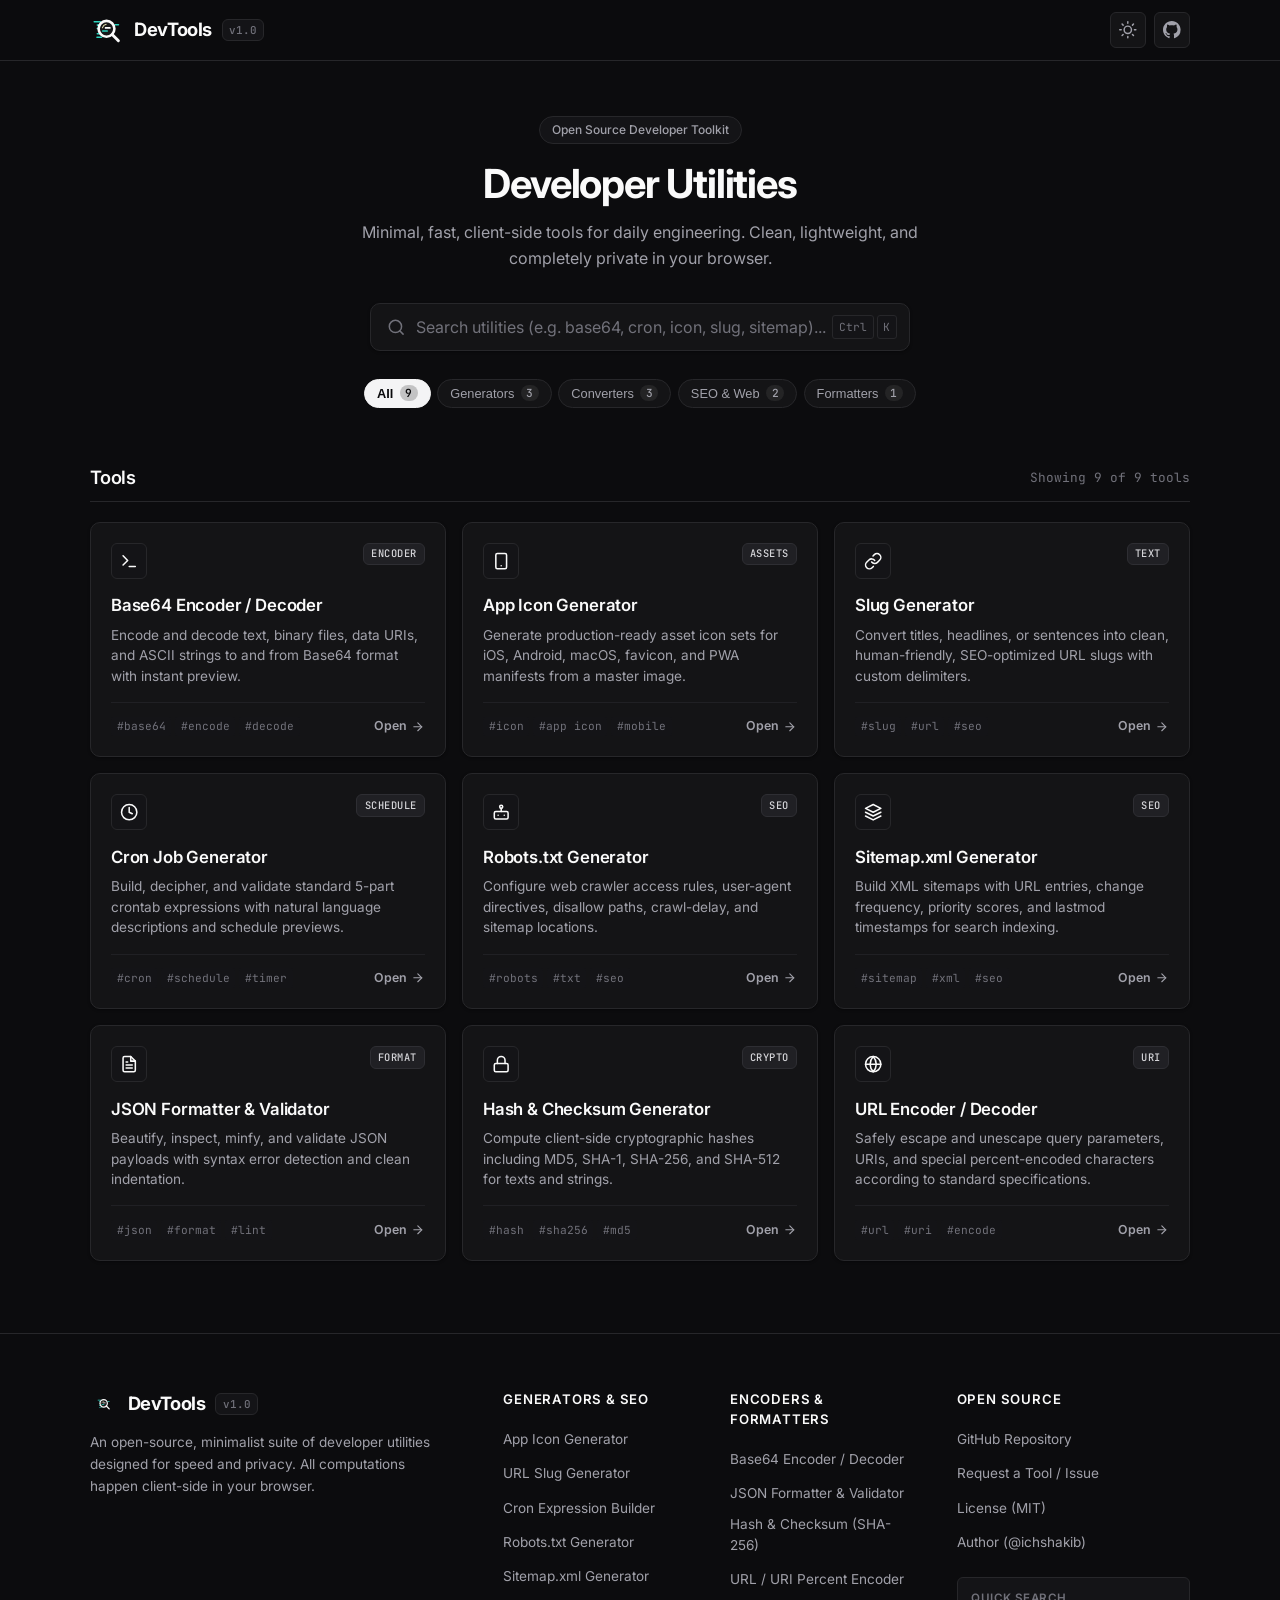
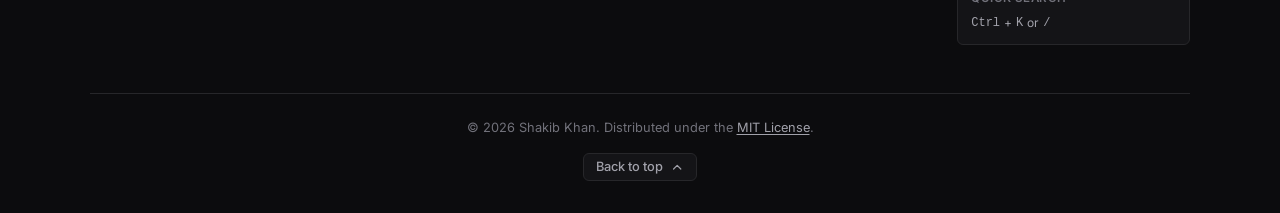
==== commit 187981be: "feat: rename Mobile App Icon Generator to App Icon Generator across site" ====
--- a/index.html
+++ b/index.html
@@ -4,7 +4,7 @@
   <meta charset="UTF-8">
   <meta name="viewport" content="width=device-width, initial-scale=1.0">
   <title>DevTools - Essential Developer Utility Suite</title>
-  <meta name="description" content="Minimal, privacy-focused developer utilities: Base64 encoder/decoder, mobile app icon generator, slug generator, cron job builder, robots.txt, and sitemap generator. 100% client-side.">
+  <meta name="description" content="Minimal, privacy-focused developer utilities: Base64 encoder/decoder, app icon generator, slug generator, cron job builder, robots.txt, and sitemap generator. 100% client-side.">
   <meta name="keywords" content="developer tools, devtools, base64 encoder, base64 decoder, app icon generator, slug generator, cron job generator, robots.txt generator, sitemap generator, web developer utilities, client side tools">
   <meta name="author" content="Shakib Khan">
   <meta name="robots" content="index, follow">
@@ -19,29 +19,31 @@
   <meta property="og:url" content="https://ichshakib.github.io/devtools/">
   <meta property="og:site_name" content="DevTools">
   <meta property="og:title" content="DevTools - Essential Developer Utility Suite">
-  <meta property="og:description" content="Minimal, privacy-focused developer utilities: Base64 encoder/decoder, mobile app icon generator, slug generator, cron job builder, robots.txt, and sitemap generator. 100% client-side.">
-  <meta property="og:image" content="android-chrome-512x512.png">
+  <meta property="og:description" content="Minimal, privacy-focused developer utilities: Base64 encoder/decoder, app icon generator, slug generator, cron job builder, robots.txt, and sitemap generator. 100% client-side.">
+  <meta property="og:image" content="favicon_io/android-chrome-512x512.png">
 
   <!-- Twitter Card -->
   <meta name="twitter:card" content="summary">
   <meta name="twitter:url" content="https://ichshakib.github.io/devtools/">
   <meta name="twitter:title" content="DevTools - Essential Developer Utility Suite">
-  <meta name="twitter:description" content="Minimal, privacy-focused developer utilities: Base64 encoder/decoder, mobile app icon generator, slug generator, cron job builder, robots.txt, and sitemap generator. 100% client-side.">
-  <meta name="twitter:image" content="android-chrome-512x512.png">
+  <meta name="twitter:description" content="Minimal, privacy-focused developer utilities: Base64 encoder/decoder, app icon generator, slug generator, cron job builder, robots.txt, and sitemap generator. 100% client-side.">
+  <meta name="twitter:image" content="favicon_io/android-chrome-512x512.png">
   <meta name="twitter:creator" content="@ichshakib">
 
   <!-- Favicon & App Icons from favicon_io -->
-  <link rel="apple-touch-icon" sizes="180x180" href="apple-touch-icon.png">
-  <link rel="icon" type="image/png" sizes="32x32" href="favicon-32x32.png">
-  <link rel="icon" type="image/png" sizes="16x16" href="favicon-16x16.png">
-  <link rel="shortcut icon" href="favicon.ico">
-  <link rel="manifest" href="site.webmanifest">
+  <link rel="apple-touch-icon" sizes="180x180" href="favicon_io/apple-touch-icon.png">
+  <link rel="icon" type="image/png" sizes="32x32" href="favicon_io/favicon-32x32.png">
+  <link rel="icon" type="image/png" sizes="16x16" href="favicon_io/favicon-16x16.png">
+  <link rel="shortcut icon" href="favicon_io/favicon.ico">
+  <link rel="icon" type="image/x-icon" href="favicon_io/favicon.ico">
+  <link rel="manifest" href="favicon_io/site.webmanifest">
 
   <!-- Fonts & Stylesheet -->
   <link rel="preconnect" href="https://fonts.googleapis.com">
   <link rel="preconnect" href="https://fonts.gstatic.com" crossorigin>
   <link href="https://fonts.googleapis.com/css2?family=Inter:wght@400;500;600;700&family=JetBrains+Mono:wght@400;500&display=swap" rel="stylesheet">
   <link rel="stylesheet" href="style.css">
+  <script src="components.js"></script>
 
   <!-- Structured Data / JSON-LD for SEO -->
   <script type="application/ld+json">
@@ -58,7 +60,7 @@
       "price": "0",
       "priceCurrency": "USD"
     },
-    "description": "Minimal, fast, client-side utilities for daily engineering. Base64 encoder/decoder, mobile icon generator, slug generator, cron job builder, robots.txt and sitemap generator.",
+    "description": "Minimal, fast, client-side utilities for daily engineering. Base64 encoder/decoder, app icon generator, slug generator, cron job builder, robots.txt and sitemap generator.",
     "author": {
       "@type": "Person",
       "name": "Shakib Khan",
@@ -68,58 +70,8 @@
   </script>
 </head>
 <body>
-  <!-- Main Navigation -->
-  <header class="site-header">
-    <div class="container header-inner">
-      <a href="#" class="brand" aria-label="DevTools Home">
-        <div class="brand-icon" aria-hidden="true">
-          <svg viewBox="0 0 100 100" fill="none" xmlns="http://www.w3.org/2000/svg">
-            <rect class="logo-accent" x="10" y="23" width="22" height="4.5" rx="2.25"/>
-            <rect class="logo-accent" x="19" y="33" width="12" height="4.5" rx="2.25"/>
-            <rect class="logo-accent" x="19" y="43" width="6" height="4.5" rx="2.25"/>
-            <rect class="logo-accent" x="19" y="58" width="16" height="4.5" rx="2.25"/>
-            <rect class="logo-accent" x="18" y="68" width="18" height="4.5" rx="2.25"/>
-            <rect class="logo-accent" x="71" y="32" width="14" height="4.5" rx="2.25"/>
-            <circle class="logo-glass" cx="48" cy="46" r="23"/>
-            <path class="logo-refl" d="M 36 43 A 15 15 0 0 1 47 33" stroke-width="3" stroke-linecap="round" opacity="0.9"/>
-            <rect class="logo-main" x="43" y="41" width="17" height="4.5" rx="1.5"/>
-            <rect class="logo-accent" x="35" y="50" width="17" height="4.5" rx="1.5"/>
-            <circle class="logo-rim" cx="48" cy="46" r="23" stroke-width="7.5"/>
-            <path class="logo-rim" d="M 64.5 62.5 L 82.5 80.5" stroke-width="8.5" stroke-linecap="round"/>
-          </svg>
-        </div>
-        <span class="brand-name">DevTools</span>
-        <span class="brand-badge">v1.0</span>
-      </a>
-
-      <div class="header-actions">
-        <button id="theme-toggle" class="icon-button" aria-label="Toggle theme" title="Toggle dark/light mode">
-          <!-- Sun icon -->
-          <svg class="sun-icon" viewBox="0 0 24 24" fill="none" stroke="currentColor" stroke-width="2" stroke-linecap="round" stroke-linejoin="round">
-            <circle cx="12" cy="12" r="5"></circle>
-            <line x1="12" y1="1" x2="12" y2="3"></line>
-            <line x1="12" y1="21" x2="12" y2="23"></line>
-            <line x1="4.22" y1="4.22" x2="5.64" y2="5.64"></line>
-            <line x1="18.36" y1="18.36" x2="19.78" y2="19.78"></line>
-            <line x1="1" y1="12" x2="3" y2="12"></line>
-            <line x1="21" y1="12" x2="23" y2="12"></line>
-            <line x1="4.22" y1="19.78" x2="5.64" y2="18.36"></line>
-            <line x1="18.36" y1="5.64" x2="19.78" y2="4.22"></line>
-          </svg>
-          <!-- Moon icon -->
-          <svg class="moon-icon" viewBox="0 0 24 24" fill="none" stroke="currentColor" stroke-width="2" stroke-linecap="round" stroke-linejoin="round">
-            <path d="M21 12.79A9 9 0 1 1 11.21 3 7 7 0 0 0 21 12.79z"></path>
-          </svg>
-        </button>
-
-        <a href="https://github.com/ichshakib/devtools" target="_blank" rel="noopener noreferrer" class="icon-button github-link" aria-label="GitHub Repository" title="GitHub Repository">
-          <svg viewBox="0 0 24 24" fill="currentColor">
-            <path d="M12 0C5.37 0 0 5.37 0 12c0 5.31 3.435 9.795 8.205 11.385.6.105.825-.255.825-.57 0-.285-.015-1.23-.015-2.235-3.015.555-3.795-.735-4.035-1.41-.135-.345-.72-1.41-1.23-1.695-.42-.225-1.02-.78-.015-.795.945-.015 1.62.87 1.845 1.23 1.08 1.815 2.805 1.305 3.495.99.105-.78.42-1.305.765-1.605-2.67-.3-5.46-1.335-5.46-5.925 0-1.305.465-2.385 1.23-3.225-.12-.3-.54-1.53.12-3.18 0 0 1.005-.315 3.3 1.23.96-.27 1.98-.405 3-.405s2.04.135 3 .405c2.295-1.56 3.3-1.23 3.3-1.23.66 1.65.24 2.88.12 3.18.765.84 1.23 1.905 1.23 3.225 0 4.605-2.805 5.625-5.475 5.925.435.375.81 1.095.81 2.22 0 1.605-.015 2.895-.015 3.3 0 .315.225.69.825.57A12.02 12.02 0 0 0 24 12c0-6.63-5.37-12-12-12z"/>
-          </svg>
-        </a>
-      </div>
-    </div>
-  </header>
+  <!-- Main Navigation (Hydrated by components.js) -->
+  <header id="site-header" class="site-header"></header>
 
   <!-- Hero Section -->
   <main class="main-content">
@@ -220,95 +172,8 @@
     <button class="toast-close" id="toast-close" aria-label="Dismiss notification">&times;</button>
   </div>
 
-  <!-- Detailed Footer -->
-  <footer class="site-footer">
-    <div class="container footer-content">
-      <div class="footer-grid">
-        <!-- Col 1: Brand & Local-First Philosophy -->
-        <div class="footer-col footer-about">
-          <div class="footer-brand">
-            <div class="brand-icon small" aria-hidden="true">
-              <svg viewBox="0 0 100 100" fill="none" xmlns="http://www.w3.org/2000/svg">
-                <rect class="logo-accent" x="10" y="23" width="22" height="4.5" rx="2.25"/>
-                <rect class="logo-accent" x="19" y="33" width="12" height="4.5" rx="2.25"/>
-                <rect class="logo-accent" x="19" y="43" width="6" height="4.5" rx="2.25"/>
-                <rect class="logo-accent" x="19" y="58" width="16" height="4.5" rx="2.25"/>
-                <rect class="logo-accent" x="18" y="68" width="18" height="4.5" rx="2.25"/>
-                <rect class="logo-accent" x="71" y="32" width="14" height="4.5" rx="2.25"/>
-                <circle class="logo-glass" cx="48" cy="46" r="23"/>
-                <path class="logo-refl" d="M 36 43 A 15 15 0 0 1 47 33" stroke-width="3" stroke-linecap="round" opacity="0.9"/>
-                <rect class="logo-main" x="43" y="41" width="17" height="4.5" rx="1.5"/>
-                <rect class="logo-accent" x="35" y="50" width="17" height="4.5" rx="1.5"/>
-                <circle class="logo-rim" cx="48" cy="46" r="23" stroke-width="7.5"/>
-                <path class="logo-rim" d="M 64.5 62.5 L 82.5 80.5" stroke-width="8.5" stroke-linecap="round"/>
-              </svg>
-            </div>
-            <span class="brand-name">DevTools</span>
-            <span class="brand-badge">v1.0</span>
-          </div>
-          <p class="footer-bio">
-            An open-source, minimalist suite of developer utilities designed for speed and privacy. All computations happen client-side in your browser.
-          </p>
-        </div>
-
-        <!-- Col 2: Featured Utilities (Generators & SEO) -->
-        <div class="footer-col">
-          <h4 class="footer-heading">Generators & SEO</h4>
-          <ul class="footer-links">
-            <li><a href="#" data-footer-tool="mobile-icon-generator">App Icon Generator</a></li>
-            <li><a href="#" data-footer-tool="slug-generator">URL Slug Generator</a></li>
-            <li><a href="#" data-footer-tool="cron-job-generator">Cron Expression Builder</a></li>
-            <li><a href="#" data-footer-tool="robots-txt-generator">Robots.txt Generator</a></li>
-            <li><a href="#" data-footer-tool="sitemap-xml-generator">Sitemap.xml Generator</a></li>
-          </ul>
-        </div>
-
-        <!-- Col 3: Encoders & Data -->
-        <div class="footer-col">
-          <h4 class="footer-heading">Encoders & Formatters</h4>
-          <ul class="footer-links">
-            <li><a href="#" data-footer-tool="base64-converter">Base64 Encoder / Decoder</a></li>
-            <li><a href="#" data-footer-tool="json-formatter">JSON Formatter & Validator</a></li>
-            <li><a href="#" data-footer-tool="hash-generator">Hash & Checksum (SHA-256)</a></li>
-            <li><a href="#" data-footer-tool="url-encoder">URL / URI Percent Encoder</a></li>
-          </ul>
-        </div>
-
-        <!-- Col 4: Open Source & Shortcuts -->
-        <div class="footer-col">
-          <h4 class="footer-heading">Open Source</h4>
-          <ul class="footer-links">
-            <li><a href="https://github.com/ichshakib/devtools" target="_blank" rel="noopener noreferrer">GitHub Repository</a></li>
-            <li><a href="https://github.com/ichshakib/devtools/issues" target="_blank" rel="noopener noreferrer">Request a Tool / Issue</a></li>
-            <li><a href="https://github.com/ichshakib/devtools/blob/main/LICENSE" target="_blank" rel="noopener noreferrer">License (MIT)</a></li>
-            <li><a href="https://github.com/ichshakib" target="_blank" rel="noopener noreferrer">Author (@ichshakib)</a></li>
-          </ul>
-          
-          <div class="footer-keymap">
-            <span class="keymap-label">Quick Search</span>
-            <div class="keymap-keys">
-              <kbd class="kbd-inline">Ctrl</kbd> + <kbd class="kbd-inline">K</kbd> or <kbd class="kbd-inline">/</kbd>
-            </div>
-          </div>
-        </div>
-      </div>
-
-      <!-- Bottom Sub-Footer Bar -->
-      <div class="footer-bottom">
-        <div class="footer-bottom-left">
-          <span>&copy; 2026 Shakib Khan. Distributed under the <a href="LICENSE">MIT License</a>.</span>
-        </div>
-        <div class="footer-bottom-right">
-          <button id="back-to-top" class="back-to-top-btn" aria-label="Scroll to top of page">
-            <span>Back to top</span>
-            <svg viewBox="0 0 24 24" fill="none" stroke="currentColor" stroke-width="2" stroke-linecap="round" stroke-linejoin="round">
-              <polyline points="18 15 12 9 6 15"></polyline>
-            </svg>
-          </button>
-        </div>
-      </div>
-    </div>
-  </footer>
+  <!-- Detailed Footer (Hydrated by components.js) -->
+  <footer id="site-footer" class="site-footer"></footer>
 
   <script src="app.js"></script>
 </body>
--- a/style.css
+++ b/style.css
@@ -1100,3 +1100,308 @@
     align-self: flex-end;
   }
 }
+
+/* ==========================================================================
+   Tool Pages Layout & Component Styles
+   ========================================================================== */
+
+.tool-page-header {
+  padding: 2.25rem 0 1.5rem;
+}
+
+.back-link {
+  display: inline-flex;
+  align-items: center;
+  gap: 0.35rem;
+  font-size: 0.825rem;
+  font-weight: 500;
+  color: var(--text-secondary);
+  text-decoration: none;
+  margin-bottom: 0.85rem;
+  transition: color var(--transition), transform var(--transition);
+}
+
+.back-link:hover {
+  color: var(--text-primary);
+  transform: translateX(-2px);
+}
+
+.tool-page-title-row {
+  display: flex;
+  align-items: center;
+  gap: 0.75rem;
+  margin-bottom: 0.5rem;
+  flex-wrap: wrap;
+}
+
+.tool-page-title {
+  font-size: clamp(1.5rem, 4vw, 2.15rem);
+  font-weight: 700;
+  letter-spacing: -0.02em;
+}
+
+.tool-page-desc {
+  font-size: 0.925rem;
+  color: var(--text-secondary);
+  max-width: 720px;
+  line-height: 1.55;
+}
+
+/* Tool Grid / Workspaces */
+.tool-workspace {
+  display: grid;
+  grid-template-columns: 1fr 1fr;
+  gap: 1.25rem;
+  margin-bottom: 3.5rem;
+}
+
+.tool-workspace.single-col {
+  grid-template-columns: 1fr;
+  max-width: 820px;
+  margin-left: auto;
+  margin-right: auto;
+}
+
+.tool-panel {
+  background: var(--bg-card);
+  border: 1px solid var(--border-color);
+  border-radius: var(--radius-md);
+  padding: 1.25rem;
+  display: flex;
+  flex-direction: column;
+  gap: 0.85rem;
+  box-shadow: var(--shadow-card);
+}
+
+.panel-header {
+  display: flex;
+  align-items: center;
+  justify-content: space-between;
+  gap: 0.5rem;
+  flex-wrap: wrap;
+}
+
+.panel-title {
+  font-size: 0.85rem;
+  font-weight: 600;
+  text-transform: uppercase;
+  letter-spacing: 0.05em;
+  color: var(--text-primary);
+}
+
+.panel-actions {
+  display: flex;
+  align-items: center;
+  gap: 0.35rem;
+  flex-wrap: wrap;
+}
+
+/* Tool Inputs & Controls */
+.tool-textarea {
+  width: 100%;
+  min-height: 220px;
+  padding: 0.75rem;
+  border-radius: var(--radius-sm);
+  border: 1px solid var(--border-color);
+  background: var(--bg-secondary);
+  color: var(--text-primary);
+  font-family: var(--font-mono);
+  font-size: 0.875rem;
+  line-height: 1.5;
+  resize: vertical;
+  outline: none;
+  transition: border-color var(--transition);
+}
+
+.tool-textarea:focus {
+  border-color: var(--border-focus);
+}
+
+.tool-input {
+  width: 100%;
+  padding: 0.6rem 0.75rem;
+  border-radius: var(--radius-sm);
+  border: 1px solid var(--border-color);
+  background: var(--bg-secondary);
+  color: var(--text-primary);
+  font-family: inherit;
+  font-size: 0.9rem;
+  outline: none;
+  transition: border-color var(--transition);
+}
+
+.tool-input:focus {
+  border-color: var(--border-focus);
+}
+
+.tool-select {
+  padding: 0.45rem 0.75rem;
+  border-radius: var(--radius-sm);
+  border: 1px solid var(--border-color);
+  background: var(--bg-secondary);
+  color: var(--text-primary);
+  font-family: inherit;
+  font-size: 0.825rem;
+  outline: none;
+  cursor: pointer;
+}
+
+.tool-options-bar {
+  display: flex;
+  align-items: center;
+  gap: 1rem;
+  flex-wrap: wrap;
+  padding: 0.75rem;
+  background: var(--bg-secondary);
+  border-radius: var(--radius-sm);
+  border: 1px solid var(--border-color);
+}
+
+.option-group {
+  display: inline-flex;
+  align-items: center;
+  gap: 0.4rem;
+  font-size: 0.825rem;
+  color: var(--text-secondary);
+  cursor: pointer;
+}
+
+.option-group input[type="checkbox"],
+.option-group input[type="radio"] {
+  accent-color: var(--text-primary);
+  cursor: pointer;
+}
+
+.panel-footer {
+  display: flex;
+  align-items: center;
+  justify-content: space-between;
+  gap: 0.5rem;
+  font-size: 0.75rem;
+  color: var(--text-muted);
+  font-family: var(--font-mono);
+}
+
+/* Tool Buttons */
+.btn-sm {
+  padding: 0.35rem 0.65rem;
+  font-size: 0.775rem;
+  font-weight: 500;
+  border-radius: var(--radius-sm);
+  cursor: pointer;
+  display: inline-flex;
+  align-items: center;
+  gap: 0.35rem;
+  border: 1px solid var(--border-color);
+  background: var(--bg-secondary);
+  color: var(--text-primary);
+  transition: all var(--transition);
+}
+
+.btn-sm:hover {
+  background: var(--bg-surface-hover);
+  border-color: var(--border-hover);
+}
+
+.btn-sm.active,
+.btn-sm.btn-primary {
+  background: var(--btn-active-bg);
+  color: var(--btn-active-text);
+  border-color: var(--btn-active-bg);
+}
+
+.btn-sm svg {
+  width: 0.85rem;
+  height: 0.85rem;
+}
+
+/* Dropzone */
+.dropzone {
+  border: 2px dashed var(--border-color);
+  border-radius: var(--radius-md);
+  padding: 2rem 1.25rem;
+  text-align: center;
+  background: var(--bg-secondary);
+  cursor: pointer;
+  transition: all var(--transition);
+}
+
+.dropzone:hover, .dropzone.dragover {
+  border-color: var(--border-focus);
+  background: var(--bg-surface-hover);
+}
+
+.dropzone-icon {
+  width: 2.5rem;
+  height: 2.5rem;
+  margin: 0 auto 0.6rem;
+  color: var(--text-muted);
+}
+
+.dropzone-text {
+  font-size: 0.875rem;
+  color: var(--text-secondary);
+}
+
+.dropzone-subtext {
+  font-size: 0.75rem;
+  color: var(--text-muted);
+  margin-top: 0.25rem;
+}
+
+/* Preview Grid for Icon Generator */
+.icon-preview-grid {
+  display: grid;
+  grid-template-columns: repeat(auto-fill, minmax(130px, 1fr));
+  gap: 0.85rem;
+  margin-top: 1rem;
+}
+
+.icon-preview-card {
+  background: var(--bg-secondary);
+  border: 1px solid var(--border-color);
+  border-radius: var(--radius-sm);
+  padding: 0.85rem;
+  display: flex;
+  flex-direction: column;
+  align-items: center;
+  text-align: center;
+  gap: 0.5rem;
+}
+
+.icon-img-wrap {
+  width: 64px;
+  height: 64px;
+  display: flex;
+  align-items: center;
+  justify-content: center;
+  background: rgba(0, 0, 0, 0.1);
+  border-radius: 6px;
+  overflow: hidden;
+}
+
+.icon-img-wrap img {
+  max-width: 100%;
+  max-height: 100%;
+  object-fit: contain;
+}
+
+.icon-label {
+  font-size: 0.725rem;
+  font-family: var(--font-mono);
+  color: var(--text-secondary);
+}
+
+.icon-size-badge {
+  font-size: 0.675rem;
+  color: var(--text-muted);
+  font-family: var(--font-mono);
+}
+
+/* Responsive Tool Layout */
+@media (max-width: 820px) {
+  .tool-workspace {
+    grid-template-columns: 1fr;
+  }
+}
+
